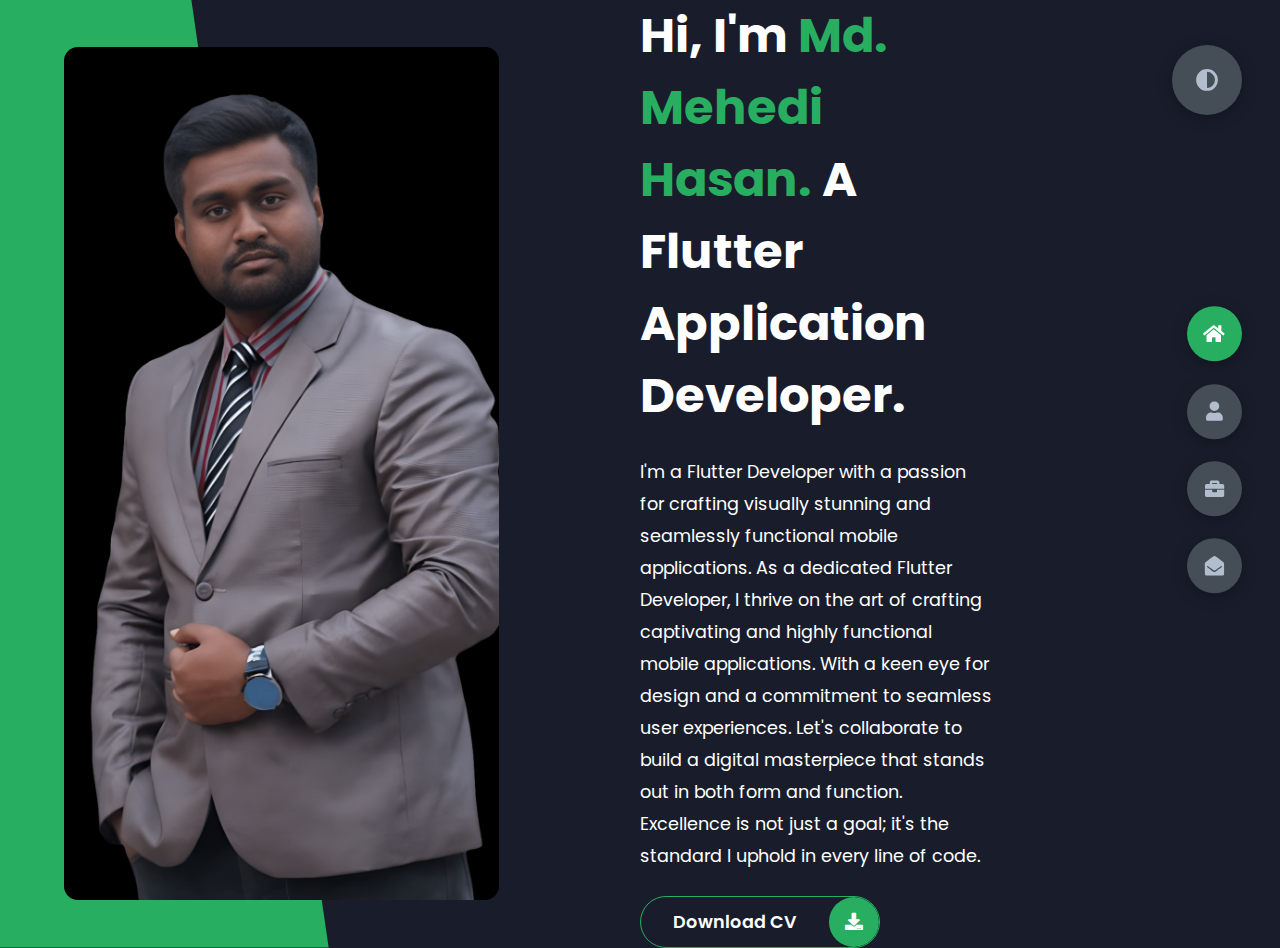
==== index.html @ 3fd7b9af "change new" ====
<!DOCTYPE html>
<html lang="en">
  <head>
    <meta charset="UTF-8" />
    <meta http-equiv="X-UA-Compatible" content="IE=edge" />
    <meta name="viewport" content="width=device-width, initial-scale=1.0" />
    <title>Portfolio</title>
    <link rel="stylesheet" href="styles/styles.css" />
    <link rel="preconnect" href="https://fonts.googleapis.com" />
    <link rel="preconnect" href="https://fonts.gstatic.com" crossorigin />
    <link
      rel="stylesheet"
      href="https://cdnjs.cloudflare.com/ajax/libs/font-awesome/5.15.4/css/all.min.css"
      integrity="sha512-1ycn6IcaQQ40/MKBW2W4Rhis/DbILU74C1vSrLJxCq57o941Ym01SwNsOMqvEBFlcgUa6xLiPY/NS5R+E6ztJQ=="
      crossorigin="anonymous"
      referrerpolicy="no-referrer"
    />
    <link
      href="https://fonts.googleapis.com/css2?family=Poppins:wght@400;500;600;700;800&display=swap"
      rel="stylesheet"
    />
  </head>
  <body class="main-content">
    <header class="container header active" id="home">
      <div class="header-content">
        <div class="left-header">
          <div class="h-shape"></div>
          <div class="image">
            <img src="img/hero.png" alt="" />
          </div>
        </div>
        <div class="right-header">
          <h1 class="name">
            Hi, I'm <span>Md. Mehedi Hasan.</span>
            A Flutter Application Developer.
          </h1>
          <p>
            I'm a Flutter Developer with a passion for crafting visually
            stunning and seamlessly functional mobile applications. As a
            dedicated Flutter Developer, I thrive on the art of crafting
            captivating and highly functional mobile applications. With a keen
            eye for design and a commitment to seamless user experiences. Let's
            collaborate to build a digital masterpiece that stands out in both
            form and function. Excellence is not just a goal; it's the standard
            I uphold in every line of code.
          </p>
          <div class="btn-con">
            <a
              href="cv/Md._Mehedi Hasan_Resume.pdf"
              target="_blank"
              class="main-btn"
            >
              <span class="btn-text">Download CV</span>
              <span class="btn-icon"><i class="fas fa-download"></i></span>
            </a>
          </div>
        </div>
      </div>
    </header>
    <main>
      <section class="container about" id="about">
        <div class="main-title">
          <h2>About <span>me</span><span class="bg-text">my stats</span></h2>
        </div>
        <div class="about-container">
          <div class="left-about">
            <h4>Information About me</h4>
            <p>
              I bring two years of Flutter development expertise, excelling as a
              Junior Mobile Application Developer at BDJOBS.COM. I've
              collaborated with Root Devs and Skoder Technologies. <br />
              <br />
              My passion for learning, adaptability, and strong work ethic
              defines me as a quick learner ready for new challenges. I'm
              confident that my commitment to professionalism and dedication
              would be a valuable asset to your team.
            </p>
            <div class="btn-con">
              <a
                href="cv/Md._Mehedi Hasan_Resume.pdf"
                target="_blank"
                class="main-btn"
              >
                <span class="btn-text">Download CV</span>
                <span class="btn-icon"><i class="fas fa-download"></i></span>
              </a>
            </div>
          </div>
          <div class="right-about">
            <div class="about-item">
              <div class="abt-text">
                <p class="large-text">650+</p>
                <p class="small-text">
                  Projects <br />
                  Completed
                </p>
              </div>
            </div>
            <div class="about-item">
              <div class="abt-text">
                <p class="large-text">10+</p>
                <p class="small-text">
                  Years of <br />
                  experience
                </p>
              </div>
            </div>
            <div class="about-item">
              <div class="abt-text">
                <p class="large-text">300+</p>
                <p class="small-text">
                  Happy <br />
                  Clients
                </p>
              </div>
            </div>
            <div class="about-item">
              <div class="abt-text">
                <p class="large-text">400+</p>
                <p class="small-text">
                  Customer <br />
                  reviews
                </p>
              </div>
            </div>
          </div>
        </div>
        <div class="about-stats">
          <h4 class="stat-title">My Skills</h4>
          <div class="progress-bars">
            <div class="progress-bar">
              <p class="prog-title">Dart</p>
              <div class="progress-con">
                <p class="prog-text">90%</p>
                <div class="progress">
                  <span class="html"></span>
                </div>
              </div>
            </div>
            <div class="progress-bar">
              <p class="prog-title">Flutter</p>
              <div class="progress-con">
                <p class="prog-text">90%</p>
                <div class="progress">
                  <span class="css"></span>
                </div>
              </div>
            </div>
            <div class="progress-bar">
              <p class="prog-title">Problem Solving</p>
              <div class="progress-con">
                <p class="prog-text">65%</p>
                <div class="progress">
                  <span class="js"></span>
                </div>
              </div>
            </div>
            <div class="progress-bar">
              <p class="prog-title">Figma Design</p>
              <div class="progress-con">
                <p class="prog-text">65%</p>
                <div class="progress">
                  <span class="react"></span>
                </div>
              </div>
            </div>
            <div class="progress-bar">
              <p class="prog-title">Python</p>
              <div class="progress-con">
                <p class="prog-text">50%</p>
                <div class="progress">
                  <span class="node"></span>
                </div>
              </div>
            </div>
            <div class="progress-bar">
              <p class="prog-title">Team Work</p>
              <div class="progress-con">
                <p class="prog-text">80%</p>
                <div class="progress">
                  <span class="python"></span>
                </div>
              </div>
            </div>
          </div>
        </div>
        <h4 class="stat-title">My Timeline</h4>
        <div class="timeline">
          <div class="timeline-item">
            <div class="tl-icon">
              <i class="fas fa-briefcase"></i>
            </div>
            <p class="tl-duration">Oct, 2022 - present</p>
            <h5>Jr. Mobile Application Developer<span> - BDJOBS.COM</span></h5>
            <p>
              I am working on the Bdjobs Employer application. This application
              is based on the job recruitment process. This application can sort
              qualified job seekers. I have experience working with Bloc state
              management, GetX and River pod state management, Dependencies
              Injection, Dio, Video player, Freezed (Code generator), Firebase
              messaging, Push notification, Local notification and so on.
            </p>
          </div>
          <div class="timeline-item">
            <div class="tl-icon">
              <i class="fas fa-briefcase"></i>
            </div>
            <p class="tl-duration">March, 2022 - Sept, 2022</p>
            <h5>Jr. Flutter Application Developer<span> - Root Devs</span></h5>
            <p>
              This company mainly work on sports-type application like football,
              cricket, basketball etc. Live streaming was available in the
              application. Can do live chat for premium users. As a state
              management, they used GetX state management. Worked on Google
              sign-in, One signal package for IOS push notification, In app
              purchase, Firebase auth, Unique Identifier, Device Info, and so
              on.
            </p>
          </div>
          <div class="timeline-item">
            <div class="tl-icon">
              <i class="fas fa-briefcase"></i>
            </div>
            <p class="tl-duration">Nov, 2021 - Feb, 2022</p>
            <h5>
              Flutter Application Developer<span> - Skoder Technologies</span>
            </h5>
            <p>
              Here did application design, and some API fetching work. After
              finishing my internship I worked on two applications. One is
              medical-related for both the patient and the doctor. In that
              application, I have worked on some parts of the application such
              as API fetching, video calling, push notification, In-app view,
              and some others. The second one is Haverty. And Video template
              editing basic work.
            </p>
          </div>
          <div class="timeline-item">
            <div class="tl-icon">
              <i class="fas fa-briefcase"></i>
            </div>
            <p class="tl-duration">Jun, 2021 - Oct, 2021</p>
            <h5>
              Flutter Application Developer(Intern)<span>
                - Skoder Technologies</span
              >
            </h5>
            <p>
              Medical application, Restaurant management, Haverty applications
              Figma design I had done and did UI design by Flutter and API call.
              Medical applications have both patient and doctor applications.
              Both application is already in the Google Play Store. Restaurant
              Management and Haverty applications just have design. I have
              worked on these three applications to develop.
            </p>
          </div>
        </div>
        <h4 class="stat-title">My Education History</h4>
        <div class="timeline">
          <div class="timeline-item">
            <div class="tl-icon">
              <i class="fas fa-briefcase"></i>
            </div>
            <p class="tl-duration">March, 2016 - March, 2020</p>
            <h5>
              BSc in Engineering<span>
                -
                <i
                  >Bangladesh Army University of Engineering & Technologies</i
                ></span
              >
            </h5>
            <p>CGPA: 3.20 out of 4.00</p>
          </div>
          <div class="timeline-item">
            <div class="tl-icon">
              <i class="fas fa-briefcase"></i>
            </div>
            <p class="tl-duration">2012 - 2014</p>
            <h5>
              Higher Secondary Certificate<span>
                - <i>Bogura Cantonment Public School & College</i></span
              >
            </h5>
            <p>GPA: 5.00 out of 5.00</p>
          </div>
          <div class="timeline-item">
            <div class="tl-icon">
              <i class="fas fa-briefcase"></i>
            </div>
            <p class="tl-duration">2010 - 2012</p>
            <h5>
              Secondary School Certificate<span>
                - <i>Bogura Cantonment Public School & College</i></span
              >
            </h5>
            <p>GPA: 5.00 out of 5.00</p>
          </div>
        </div>
      </section>
      <section class="container" id="portfolio">
        <div class="main-title">
          <h2>My <span>Portfolio</span><span class="bg-text">My Work</span></h2>
        </div>
        <p class="port-text">
          As an accomplished professional, I've had the privilege of contributing to a diverse range of projects, each characterized by my commitment to delivering solutions that exceed client expectations.
        </p>
        <div class="portfolios">
          <div class="portfolio-item">
            <div class="image">
              <img src="img/employeer_app.png" alt="" />
            </div>
            <div class="hover-items">
              <h3>Bdjobs Employeer</h3>
              <div class="icons">
                <a href="https://play.google.com/store/apps/details?id=com.bdjobs.recruiter&hl=en&gl=US" target='_blank' class="icon">
                  <i class="fab fa-google-play"></i>
                </a>
                <a href="#" class="icon" onclick="openPopup('img/employeer_app.png')">
                  <i class="fa fa-eye"></i>
                </a>
              </div>
            </div>
          </div>
          <div class="portfolio-item">
            <div class="image">
              <img src="img/reserveit.jpg" alt="" />
            </div>
            <div class="hover-items">
              <h3>Reserve IT</h3>
              <div class="icons">
                <a href="https://github.com/Mehedihasan177/restaurant_app.git" target='_blank' class="icon">
                  <i class="fab fa-github"></i>
                </a>
                <a href="#" class="icon" onclick="openPopup('img/reserveit.jpg')">
                  <i class="fa fa-eye"></i>
                </a>
              </div>
            </div>
          </div>
          <div class="portfolio-item">
            <div class="image">
              <img src="img/mediair_pro.png" alt="" />
            </div>
            <div class="hover-items">
              <h3>Mediaid Pro</h3>
              <div class="icons">
                <a href="https://github.com/Mehedihasan177/mediaid_pro.git" target='_blank' class="icon">
                  <i class="fab fa-github"></i>
                </a>
                <a href="#" class="icon" onclick="openPopup('img/mediair_pro.png')">
                  <i class="fa fa-eye"></i>
                </a>
              </div>
            </div>
          </div>
          <div class="portfolio-item">
            <div class="image">
              <img src="img/sports.png" alt="" />
            </div>
            <div class="hover-items">
              <h3>Football Fans TV</h3>
              <div class="icons">
                <a href="https://github.com/Mehedihasan177/football_fans_tv.git" target = '_blank' class="icon">
                  <i class="fab fa-github"></i>
                </a>
                <a href="#" class="icon" onclick="openPopup('img/sports.png')">
                  <i class="fa fa-eye"></i>
                </a>
              </div>
            </div>
          </div>
          <div class="portfolio-item">
            <div class="image">
              <img src="img/doctor_mediaid.png" alt="" />
            </div>
            <div class="hover-items">
              <h3>Doctor Mediaid</h3>
              <div class="icons">
                <a href="https://github.com/Mehedihasan177/doctor_Mediaid.git" target = '_blank' class="icon">
                  <i class="fab fa-github"></i>
                </a>
                <a href="#" class="icon" onclick="openPopup('img/doctor_mediaid.png')">
                  <i class="fa fa-eye"></i>
                </a>
              </div>
            </div>
          </div>
        </div>
        <div id="popup" class="popup-container">
          <span class="close-btn" onclick="closePopup()">&times;</span>
          <img id="popupImage" src="" alt="Popup Image" style="max-width: 150%; max-height: 200%;">
        </div>
        
        <script src="popup.js"></script>
          
        </script>
      </section>
      <!-- <section class="container" id="blogs">
        <div class="blogs-content">
          <div class="main-title">
            <h2>My <span>Blogs</span><span class="bg-text">My Blogs</span></h2>
          </div>
          <div class="blogs">
            <div class="blog">
              <img src="img/port6.jpg" alt="" />
              <div class="blog-text">
                <h4>How to Create Your Own Website</h4>
                <p>
                  Lorem ipsum dolor sit, amet consectetur adipisicing elit.
                  Doloribus natus voluptas, eos obcaecati recusandae amet?
                </p>
              </div>
            </div>
            <div class="blog">
              <img src="img/blog1.jpg" alt="" />
              <div class="blog-text">
                <h4>How to Become an Expert in Web Design</h4>
                <p>
                  Lorem ipsum dolor sit, amet consectetur adipisicing elit.
                  Doloribus natus voluptas, eos obcaecati recusandae amet?
                </p>
              </div>
            </div>
            <div class="blog">
              <img src="img/blog2.jpg" alt="" />
              <div class="blog-text">
                <h4>Become a Web Designer in 10 Days</h4>
                <p>
                  Lorem ipsum dolor sit, amet consectetur adipisicing elit.
                  Doloribus natus voluptas, eos obcaecati recusandae amet?
                </p>
              </div>
            </div>
            <div class="blog">
              <img src="img/blog3.jpg" alt="" />
              <div class="blog-text">
                <h4>Debbuging made easy with Web Inspector</h4>
                <p>
                  Lorem ipsum dolor sit, amet consectetur adipisicing elit.
                  Doloribus natus voluptas, eos obcaecati recusandae amet?
                </p>
              </div>
            </div>
            <div class="blog">
              <img src="img/port1.jpg" alt="" />
              <div class="blog-text">
                <h4>Get started with Web Design and UI Design</h4>
                <p>
                  Lorem ipsum dolor sit, amet consectetur adipisicing elit.
                  Doloribus natus voluptas, eos obcaecati recusandae amet?
                </p>
              </div>
            </div>
            <div class="blog">
              <img src="img/port3.jpg" alt="" />
              <div class="blog-text">
                <h4>This is what you need to know about Web Design</h4>
                <p>
                  Lorem ipsum dolor sit, amet consectetur adipisicing elit.
                  Doloribus natus voluptas, eos obcaecati recusandae amet?
                </p>
              </div>
            </div>
          </div>
        </div>
      </section>-->
      <section class="container contact" id="contact">
        <div class="contact-container">
          <div class="main-title">
            <h2>Contact <span>Me</span><span class="bg-text">Contact</span></h2>
          </div>
          <div class="contact-content-con">
            <div class="left-contact">
              <h4>Contact me here</h4>
              <p>
                Passionate developer with a knack for turning code into creative and efficient solutions, dedicated to crafting exceptional digital experiences.
              </p>
              <div class="contact-info">
                <div class="contact-item">
                  <div class="icon">
                    <i class="fas fa-map-marker-alt"></i>
                    <span>Location</span>
                  </div>
                  <p>: Paschim Matikata, 18/6A House, United Tower, Dhaka Cantonment</p>
                </div>
                <div class="contact-item">
                  <div class="icon">
                    <i class="fas fa-envelope"></i>
                    <span>Email</span>
                  </div>
                  <p>
                    <span>: mdmehedihasan4051@gmail.com</span>
                  </p>
                </div>
                <div class="contact-item">
                  <div class="icon">
                    <i class="fas fa-user-graduate"></i>
                    <span>Education</span>
                  </div>
                  <p>
                    <span>: Bangladesh Army University of Engineering & Technology</span>
                  </p>
                </div>
                <div class="contact-item">
                  <div class="icon">
                    <i class="fas fa-user-graduate"></i>
                    <span>Mobile Number</span>
                  </div>
                  <p>
                    <span>: 01877286284</span>
                  </p>
                </div>
                <div class="contact-item">
                  <div class="icon">
                    <i class="fas fa-globe-africa"></i>
                    <span>Languages</span>
                  </div>
                  <p>
                    <span>: Bengali, English</span>
                  </p>
                </div>
              </div>
              <div class="contact-icons">
                <div class="contact-icon">
                  <a href="https://www.facebook.com/md.mehedihasannn" target="_blank">
                    <i class="fab fa-facebook-f"></i>
                  </a>
                  <a href="mdmehedihasan4051@outlook.com" target="_blank">
                    <i class="fab fa-skype"></i>
                  </a>
                  <a href="https://github.com/Mehedihasan177" target="_blank">
                    <i class="fab fa-github"></i>
                  </a>
                  <a href="https://www.linkedin.com/in/mehedihasanmehedi" target="_blank">
                    <i class="fab fa-linkedin"></i>
                  </a>
                </div>
              </div>
            </div>
            <!--
              <div class="right-contact">
              <form action="" class="contact-form">
                <div class="input-control i-c-2">
                  <input type="text" required placeholder="YOUR NAME" />
                  <input type="email" required placeholder="YOUR EMAIL" />
                </div>
                <div class="input-control">
                  <input type="text" required placeholder="ENTER SUBJECT" />
                </div>
                <div class="input-control">
                  <textarea
                    name=""
                    id=""
                    cols="15"
                    rows="8"
                    placeholder="Message Here..."
                  ></textarea>
                </div>
                <div class="submit-btn">
                 <a
              href="cv/Md._Mehedi Hasan_Resume.pdf"
              target="_blank"
              class="main-btn"
            >
              <span class="btn-text">Download CV</span>
              <span class="btn-icon"><i class="fas fa-download"></i></span>
            </a>
                </div>
              </form>
            </div>
            -->
          </div>
        </div>
      </section>
    </main>

    <div class="controls">
      <div class="control active-btn" data-id="home">
        <i class="fas fa-home"></i>
      </div>
      <div class="control" data-id="about">
        <i class="fas fa-user"></i>
      </div>
      <div class="control" data-id="portfolio">
        <i class="fas fa-briefcase"></i>
      </div>
      
      <div class="control" data-id="contact">
        <i class="fas fa-envelope-open"></i>
      </div>
    </div>
    <div class="theme-btn">
      <i class="fas fa-adjust"></i>
    </div>
    <script src="app.js"></script>
  </body>
</html>
---- styles/styles.css ----
* {
  margin: 0;
  padding: 0;
  box-sizing: border-box;
  list-style: none;
}

:root {
  --color-primary: #191d2b;
  --color-secondary: #27AE60;
  --color-white: #FFFFFF;
  --color-black: #000;
  --color-grey0: #f8f8f8;
  --color-grey-1: #dbe1e8;
  --color-grey-2: #b2becd;
  --color-grey-3: #6c7983;
  --color-grey-4: #454e56;
  --color-grey-5: #2a2e35;
  --color-grey-6: #12181b;
  --br-sm-2: 14px;
  --box-shadow-1: 0 3px 15px rgba(0,0,0,.3);
}

.light-mode {
  --color-primary: #FFFFFF;
  --color-secondary: #F56692;
  --color-white: #454e56;
  --color-black: #000;
  --color-grey0: #f8f8f8;
  --color-grey-1: #6c7983;
  --color-grey-2: #6c7983;
  --color-grey-3: #6c7983;
  --color-grey-4: #454e56;
  --color-grey-5: #f8f8f8;
  --color-grey-6: #12181b;
}

body {
  background-color: var(--color-primary);
  font-family: "Poppins", sans-serif;
  font-size: 1.1rem;
  color: var(--color-white);
  transition: all 0.4s ease-in-out;
}

a {
  display: inline-block;
  text-decoration: none;
  color: inherit;
  font-family: inherit;
}

header {
  min-height: 100vh;
  color: var(--color-white);
  overflow: hidden;
  padding: 0 !important;
}

section {
  min-height: 100vh;
  width: 100%;
  position: absolute;
  left: 0;
  top: 0;
  padding: 3rem 18rem;
}

.container {
  display: none;
  transform: translateY(-100%) scale(0);
  transition: all 0.4s ease-in-out;
  background-color: var(--color-primary);
}

.active {
  display: block;
  animation: appear 1s ease-in-out;
  transform: translateY(0) scaleY(1);
}
@keyframes appear {
  0% {
    transform: translateY(-100%) scaleY(0);
  }
  100% {
    transform: translateY(0) scaleY(1);
  }
}

.controls {
  position: fixed;
  z-index: 10;
  top: 50%;
  right: 3%;
  display: flex;
  flex-direction: column;
  align-items: center;
  justify-content: center;
  transform: translateY(-50%);
}
.controls .control {
  padding: 1rem;
  cursor: pointer;
  background-color: var(--color-grey-4);
  width: 55px;
  height: 55px;
  border-radius: 50%;
  display: flex;
  justify-content: center;
  align-items: center;
  margin: 0.7rem 0;
  box-shadow: var(--box-shadow-1);
}
.controls .control i {
  font-size: 1.2rem;
  color: var(--color-grey-2);
  pointer-events: none;
}
.controls .active-btn {
  background-color: var(--color-secondary);
  transition: all 0.4s ease-in-out;
}
.controls .active-btn i {
  color: var(--color-white);
}

.theme-btn {
  top: 5%;
  right: 3%;
  width: 70px;
  height: 70px;
  border-radius: 50%;
  background-color: var(--color-grey-4);
  cursor: pointer;
  position: fixed;
  display: flex;
  justify-content: center;
  align-items: center;
  box-shadow: 0 3px 15px rgba(0, 0, 0, 0.3);
  transition: all 0.1s ease-in-out;
}
.theme-btn:active {
  transform: translateY(-3px);
}
.theme-btn i {
  font-size: 1.4rem;
  color: var(--color-grey-2);
  pointer-events: none;
}

/*Header-content*/
.header-content {
  display: grid;
  grid-template-columns: repeat(2, 1fr);
  min-height: 100vh;
}
.header-content .left-header {
  display: flex;
  align-items: center;
  position: relative;
}
.header-content .left-header .h-shape {
  transition: all 0.4s ease-in-out;
  width: 65%;
  height: 100%;
  background-color: var(--color-secondary);
  position: absolute;
  left: 0;
  top: 0;
  z-index: -1;
  clip-path: polygon(0 0, 46% 0, 79% 100%, 0% 100%);
}
.header-content .left-header .image {
  border-radius: var(--br-sm-2);
  height: 90%;
  width: 68%;
  margin-left: 4rem;
  background-color: var(--color-black);
  transition: all 0.4s ease-in-out;
}
.header-content .left-header .image img {
  width: 100%;
  height: 100%;
  object-fit: cover;
  transition: all 0.4s ease-in-out;
  /* filter: grayscale(100%); */
}
.header-content .left-header .image img:hover {
  filter: grayscale(0);
}
.header-content .right-header {
  display: flex;
  flex-direction: column;
  justify-content: center;
  padding-right: 18rem;
}
.header-content .right-header .name {
  font-size: 3rem;
}
.header-content .right-header .name span {
  color: var(--color-secondary);
}
.header-content .right-header p {
  margin: 1.5rem 0;
  line-height: 2rem;
}

/*About*/
.about-container {
  display: grid;
  grid-template-columns: repeat(2, 1fr);
  padding-top: 3.5rem;
  padding-bottom: 5rem;
}
.about-container .right-about {
  display: grid;
  grid-template-columns: repeat(2, 1fr);
  grid-gap: 2rem;
}
.about-container .right-about .about-item {
  border: 1px solid var(--color-grey-5);
  border-radius: 5px;
  transition: all 0.4s ease-in-out;
  box-shadow: 1px 2px 15px rgba(0, 0, 0, 0.1);
}
.about-container .right-about .about-item:hover {
  cursor: default;
  transform: translateY(-5px);
  border: 1px solid var(--color-secondary);
  box-shadow: 1px 4px 15px rgba(0, 0, 0, 0.32);
}
.about-container .right-about .about-item .abt-text {
  padding: 1.5rem;
  display: flex;
  flex-direction: column;
}
.about-container .right-about .about-item .abt-text .large-text {
  font-size: 3rem;
  font-weight: 700;
  color: var(--color-secondary);
}
.about-container .right-about .about-item .abt-text .small-text {
  padding-left: 3rem;
  position: relative;
  text-transform: uppercase;
  font-size: 1.2rem;
  color: var(--color-grey-1);
  letter-spacing: 2px;
}
.about-container .right-about .about-item .abt-text .small-text::before {
  content: "";
  position: absolute;
  left: 0;
  top: 15px;
  width: 2rem;
  height: 2px;
  background-color: var(--color-grey-5);
}
.about-container .left-about {
  padding-right: 5rem;
}
.about-container .left-about p {
  line-height: 2rem;
  padding: 1rem;
  color: var(--color-grey-1);
}
.about-container .left-about h4 {
  font-size: 2rem;
  text-transform: uppercase;
}

.about-stats {
  padding-bottom: 4rem;
}
.about-stats .progress-bars {
  display: grid;
  grid-template-columns: repeat(2, 1fr);
  grid-gap: 2rem;
}
.about-stats .progress-bars .progress-bar {
  display: flex;
  flex-direction: column;
}
.about-stats .progress-bars .progress-bar .prog-title {
  text-transform: uppercase;
  font-weight: 500;
}
.about-stats .progress-bars .progress-bar .progress-con {
  display: flex;
  align-items: center;
}
.about-stats .progress-bars .progress-bar .progress-con .prog-text {
  color: var(--color-grey-2);
}
.about-stats .progress-bars .progress-bar .progress-con .progress {
  width: 100%;
  height: 0.45rem;
  background-color: var(--color-grey-4);
  margin-left: 1rem;
  position: relative;
}
.about-stats .progress-bars .progress-bar .progress-con .progress span {
  position: absolute;
  top: 0;
  left: 0;
  height: 100%;
  background-color: var(--color-secondary);
  transition: all 0.4s ease-in-out;
  width: 60%;
}
.about-stats .progress-bars .progress-bar .progress-con .progress .html {
  width: 80%;
}
.about-stats .progress-bars .progress-bar .progress-con .progress .css {
  width: 95%;
}
.about-stats .progress-bars .progress-bar .progress-con .progress .js {
  width: 75%;
}
.about-stats .progress-bars .progress-bar .progress-con .progress .react {
  width: 60%;
}
.about-stats .progress-bars .progress-bar .progress-con .progress .node {
  width: 87%;
}
.about-stats .progress-bars .progress-bar .progress-con .progress .python {
  width: 70%;
}

.stat-title {
  text-transform: uppercase;
  font-size: 1.4rem;
  text-align: center;
  padding: 3.5rem 0;
  position: relative;
}
.stat-title::before {
  content: "";
  position: absolute;
  left: 50%;
  top: 0;
  width: 40%;
  height: 1px;
  background-color: var(--color-grey-5);
  transform: translateX(-50%);
}

/*Timeline*/
.timeline {
  display: grid;
  grid-template-columns: repeat(2, 1fr);
  grid-gap: 2rem;
  padding-bottom: 3rem;
}
.timeline .timeline-item {
  position: relative;
  padding-left: 3rem;
  border-left: 1px solid var(--color-grey-5);
}
.timeline .timeline-item .tl-icon {
  position: absolute;
  left: -27px;
  top: 0;
  background-color: var(--color-secondary);
  width: 50px;
  height: 50px;
  border-radius: 50%;
  display: flex;
  align-items: center;
  justify-content: center;
}
.timeline .timeline-item .tl-icon i {
  font-size: 1.3rem;
}
.timeline .timeline-item .tl-duration {
  padding: 0.2rem 0.6rem;
  background-color: var(--color-grey-5);
  border-radius: 15px;
  display: inline-block;
  font-size: 0.8rem;
  text-transform: uppercase;
  font-weight: 500;
}
.timeline .timeline-item h5 {
  padding: 1rem 0;
  text-transform: uppercase;
  font-size: 1.3rem;
  font-weight: 600;
}
.timeline .timeline-item h5 span {
  color: var(--color-grey-2);
  font-weight: 500;
  font-size: 1.2rem;
}
.timeline .timeline-item p {
  color: var(--color-grey-2);
}

.port-text {
  padding: 2rem 0;
  text-align: center;
}

.portfolios {
  display: grid;
  grid-template-columns: repeat(3, 1fr);
  grid-gap: 2rem;
  margin-top: 3rem;
}
.portfolios .portfolio-item {
  position: relative;
  border-radius: 15px;
}
.portfolios .portfolio-item img {
  width: 100%;
  height: 300px;
  object-fit: cover;
  border-radius: 15px;
}
.portfolios .portfolio-item .hover-items {
  width: 100%;
  height: 100%;
  background-color: var(--color-secondary);
  position: absolute;
  left: 0;
  top: 0;
  border-radius: 15px;
  display: flex;
  justify-content: center;
  align-items: center;
  flex-direction: column;
  opacity: 0;
  transform: scale(0);
  transition: all 0.4s ease-in-out;
}
.portfolios .portfolio-item .hover-items h3 {
  font-size: 1.5rem;
  color: var(--color-white);
  margin-bottom: 1.5rem;
}
.portfolios .portfolio-item .hover-items .icons {
  display: flex;
  justify-content: center;
  align-items: center;
}
.portfolios .portfolio-item .hover-items .icons .icon {
  background-color: var(--color-primary);
  border-radius: 50%;
  width: 50px;
  height: 50px;
  display: flex;
  align-items: center;
  justify-content: center;
  margin: 0 1rem;
  cursor: pointer;
  transition: all 0.4s ease-in-out;
}
.portfolios .portfolio-item .hover-items .icons .icon i {
  font-size: 1.5rem;
  color: var(--color-white);
  margin: 0 1rem;
}
.portfolios .portfolio-item .hover-items .icons .icon:hover {
  background-color: var(--color-white);
}
.portfolios .portfolio-item .hover-items .icons .icon:hover i {
  color: var(--color-primary);
}

.portfolio-item:hover .hover-items {
  opacity: 1;
  transform: scale(1);
}

.blogs {
  display: grid;
  grid-template-columns: repeat(3, 1fr);
  grid-gap: 2rem;
  margin-top: 3rem;
}
.blogs .blog {
  position: relative;
  background-color: var(--color-grey-5);
  border-radius: 5px;
  box-shadow: 1px 1px 20px rgba(0, 0, 0, 0.1);
  transition: all 0.4s ease-in-out;
}
.blogs .blog:hover {
  box-shadow: 1px 1px 20px rgba(0, 0, 0, 0.3);
  transform: translateY(-5px);
  transition: all 0.4s ease-in-out;
}
.blogs .blog:hover img {
  filter: grayscale(0);
  transform: scale(1.1);
  box-shadow: 0px 4px 15px rgba(0, 0, 0, 0.8);
}
/* Style for the popup container */
.popup-container {
  display: none;
  position: fixed;
  top: 30%;
  left: 20%;
  right: 20%;
  transform: translate(-30%, -30%);
  /* background-color: #fff; */
  padding: 20px;
  box-shadow: 0 0 10px rgba(0, 0, 0, 0.3);
  /* z-index: 1000; */
}

/* Style for the close button */
.close-btn {
  position: absolute;
  top: 20px;
  left: 40px; /* Set to 0 for most right side corner */
  cursor: pointer;
  color: red;
  size: 30px;
  font-size: 24px;
}


.blogs .blog img {
  width: 100%;
  height: 300px;
  object-fit: cover;
  filter: grayscale(100%);
  border-top-left-radius: 5px;
  border-top-right-radius: 5px;
  transition: all 0.4s ease-in-out;
}
.blogs .blog .blog-text {
  margin-top: -7px;
  padding: 1.1rem;
  border-top: 8px solid var(--color-secondary);
}
.blogs .blog .blog-text h4 {
  font-size: 1.5rem;
  margin-bottom: 0.7rem;
  transition: all 0.4s ease-in-out;
  cursor: pointer;
}
.blogs .blog .blog-text h4:hover {
  color: var(--color-secondary);
}
.blogs .blog .blog-text p {
  color: var(--color-grey-2);
  line-height: 2rem;
  padding-bottom: 1rem;
}

.contact-content-con {
  display: flex;
  padding-top: 3.5rem;
}
.contact-content-con .left-contact {
  flex: 2;
}
.contact-content-con .left-contact h4 {
  margin-top: 1rem;
  font-size: 2rem;
  text-transform: uppercase;
}
.contact-content-con .left-contact p {
  margin: 1rem 0;
  line-height: 2rem;
}
.contact-content-con .left-contact .contact-info .contact-item {
  display: flex;
  align-items: center;
  justify-content: space-between;
}
.contact-content-con .left-contact .contact-info .contact-item p {
  margin: 0.3rem 0 !important;
  padding: 0 !important;
}
.contact-content-con .left-contact .contact-info .contact-item .icon {
  display: grid;
  grid-template-columns: 40px 1fr;
}
.contact-content-con .left-contact .contact-info .contact-item .icon i {
  display: flex;
  align-items: center;
  font-size: 1.3rem;
}
.contact-content-con .left-contact .contact-icon {
  display: flex;
  margin-top: 2rem;
}
.contact-content-con .left-contact .contact-icon a {
  display: flex;
  align-items: center;
  color: var(--color-white);
  background-color: var(--color-grey-5);
  cursor: pointer;
  justify-content: center;
  width: 50px;
  height: 50px;
  border-radius: 50%;
  margin: 0 0.4rem;
  transition: all 0.4s ease-in-out;
}
.contact-content-con .left-contact .contact-icon a:hover {
  background-color: var(--color-secondary);
}
.contact-content-con .left-contact .contact-icon a:hover i {
  color: var(--color-primary);
}
.contact-content-con .left-contact .contact-icon a i {
  display: flex;
  align-items: center;
  justify-content: center;
  font-size: 1.3rem;
}
.contact-content-con .right-contact {
  flex: 3;
  margin-left: 3rem;
}
.contact-content-con .right-contact .input-control {
  margin: 1.5rem 0;
}
.contact-content-con .right-contact .input-control input, .contact-content-con .right-contact .input-control textarea {
  border-radius: 30px;
  font-weight: inherit;
  font-size: inherit;
  font-family: inherit;
  padding: 0.8rem 1.1rem;
  outline: none;
  border: none;
  background-color: var(--color-grey-5);
  width: 100%;
  color: var(--color-white);
  resize: none;
}
.contact-content-con .right-contact .i-c-2 {
  display: flex;
}
.contact-content-con .right-contact .i-c-2 :last-child {
  margin-left: 1.5rem;
}
.contact-content-con .right-contact .submit-btn {
  display: flex;
  justify-content: flex-start;
}

/*Independed components*/
.btn-con {
  display: flex;
  align-self: flex-start;
}

.main-btn {
  border-radius: 30px;
  color: inherit;
  font-weight: 600;
  position: relative;
  border: 1px solid var(--color-secondary);
  display: flex;
  align-self: flex-start;
  align-items: center;
  overflow: hidden;
}
.main-btn .btn-text {
  padding: 0 2rem;
}
.main-btn .btn-icon {
  background-color: var(--color-secondary);
  display: flex;
  align-items: center;
  justify-content: center;
  border-radius: 50%;
  padding: 1rem;
}
.main-btn::before {
  content: "";
  position: absolute;
  top: 0;
  right: 0;
  transform: translateX(100%);
  transition: all 0.4s ease-out;
  z-index: -1;
}
.main-btn:hover {
  transition: all 0.4s ease-out;
}
.main-btn:hover::before {
  width: 100%;
  height: 100%;
  background-color: var(--color-secondary);
  transform: translateX(0);
  transition: all 0.4s ease-out;
}

.main-title {
  text-align: center;
}
.main-title h2 {
  position: relative;
  text-transform: uppercase;
  font-size: 4rem;
  font-weight: 700;
}
.main-title h2 span {
  color: var(--color-secondary);
}
.main-title h2 .bg-text {
  position: absolute;
  top: 50%;
  left: 50%;
  color: var(--color-grey-5);
  transition: all 0.4s ease-in-out;
  z-index: -1;
  transform: translate(-50%, -50%);
  font-weight: 800;
  font-size: 6.3rem;
}

.about-container .left-about p {
  padding-left: 0;
}

@media screen and (max-width: 600px) {
  header {
    padding: 0 !important;
  }

  .theme-btn {
    width: 50px;
    height: 50px;
  }

  .header-content {
    grid-template-columns: repeat(1, 1fr);
    padding-bottom: 6rem;
  }

  .left-header .h-shape {
    display: none;
  }

  .right-header {
    grid-row: 1;
    padding-right: 0rem !important;
    width: 90%;
    margin: 0 auto;
  }
  .right-header .name {
    font-size: 2.5rem !important;
    text-align: center;
    padding-top: 3rem;
  }

  .header-content .left-header .image {
    margin: 0 auto;
    width: 90%;
  }

  .controls {
    top: auto;
    bottom: 0;
    flex-direction: row;
    justify-content: center;
    left: 50%;
    transform: translateX(-50%);
    width: 100%;
    background-color: var(--color-grey-5);
  }
  .controls .control {
    margin: 1rem 0.3rem;
  }

  .about-container {
    grid-template-columns: repeat(1, 1fr);
  }
  .about-container .right-about {
    grid-template-columns: repeat(1, 1fr);
    padding-top: 2.5rem;
  }
  .about-container .left-about {
    padding-right: 0;
  }
  .about-container .left-about p {
    padding-left: 0;
  }

  .timeline {
    grid-template-columns: repeat(1, 1fr);
    padding-bottom: 6rem;
  }

  .container {
    padding: 2rem 2.5rem !important;
  }

  .about-stats .progress-bars {
    grid-template-columns: repeat(1, 1fr);
  }

  .portfolios {
    grid-template-columns: repeat(1, 1fr);
    padding-bottom: 6rem;
    margin-top: 1rem;
  }

  .blogs {
    grid-template-columns: repeat(1, 1fr);
    padding-bottom: 6rem;
  }

  .contact-content-con {
    flex-direction: column;
  }
  .contact-content-con .right-contact {
    margin-left: 0;
    margin-top: 2.5rem;
  }

  .contact-content-con .right-contact .i-c-2 {
    flex-direction: column;
  }

  .contact-content-con .right-contact .i-c-2 :last-child {
    margin-left: 0;
    margin-top: 1.5rem;
  }

  .contact-content-con .right-contact {
    margin-bottom: 6rem;
  }

  .contact-item {
    flex-direction: column;
    margin: 1rem 0;
  }
  .contact-item p {
    font-size: 15px;
    color: var(--color-grey-2);
  }
  .contact-item span {
    font-size: 15px;
  }
  .contact-item .icon {
    grid-template-columns: 25px 1fr;
  }

  .main-title h2 {
    font-size: 2rem;
  }
  .main-title h2 span {
    font-size: 2.3rem;
  }
  .main-title h2 .bg-text {
    font-size: 2.3rem;
  }
}
@media screen and (max-width: 1432px) {
  .container {
    padding: 7rem 11rem;
  }

  .contact-content-con {
    flex-direction: column;
  }
  .contact-content-con .right-contact {
    margin-left: 0;
    margin-top: 2.5rem;
  }

  .contact-content-con .right-contact .i-c-2 {
    flex-direction: column;
  }

  .contact-content-con .right-contact .i-c-2 :last-child {
    margin-left: 0;
    margin-top: 1.5rem;
  }

  .contact-content-con .right-contact {
    margin-bottom: 6rem;
  }

  .main-title h2 .bg-text {
    font-size: 5.5rem;
  }
}
@media screen and (max-width: 1250px) {
  .blogs {
    grid-template-columns: repeat(2, 1fr);
    margin-top: 6rem;
  }

  .portfolios {
    grid-template-columns: repeat(2, 1fr);
  }

  .header-content .right-header {
    padding-right: 9rem;
  }
}
@media screen and (max-width: 660px) {
  .blogs {
    grid-template-columns: repeat(1, 1fr);
  }

  .portfolios {
    grid-template-columns: repeat(1, 1fr);
  }
}
@media screen and (max-width: 1070px) {
  .about-container {
    grid-template-columns: repeat(1, 1fr);
  }
  .about-container .right-about {
    padding-top: 2.5rem;
  }

  .main-title h2 {
    font-size: 4rem;
  }
  .main-title h2 span {
    font-size: 4rem;
  }
  .main-title h2 .bg-text {
    font-size: 4.5rem;
  }
}
@media screen and (max-width: 970px) {
  .container {
    padding: 7rem 6rem;
  }

  .about-container .left-about {
    padding-right: 0rem;
  }

  .header-content {
    grid-template-columns: repeat(1, 1fr);
    padding-bottom: 6rem;
  }

  .left-header .h-shape {
    display: none;
  }
  .left-header .image {
    width: 90% !important;
    margin: 0 auto !important;
  }

  .right-header {
    grid-row: 1;
    padding-right: 0rem !important;
    width: 90%;
    margin: 0 auto;
  }
  .right-header .name {
    font-size: 2.5rem !important;
    text-align: center;
    padding-top: 3rem;
  }
}
@media screen and (max-width: 700px) {
  .container {
    padding: 7rem 3rem;
  }

  .about-stats .progress-bars {
    grid-template-columns: repeat(1, 1fr);
  }

  .about-container .right-about {
    grid-template-columns: repeat(1, 1fr);
  }

  .timeline {
    grid-template-columns: repeat(1, 1fr);
  }

  .main-title h2 {
    font-size: 3rem;
  }
  .main-title h2 span {
    font-size: 3rem;
  }
  .main-title h2 .bg-text {
    font-size: 4rem;
  }
}

/*# sourceMappingURL=styles.css.map */
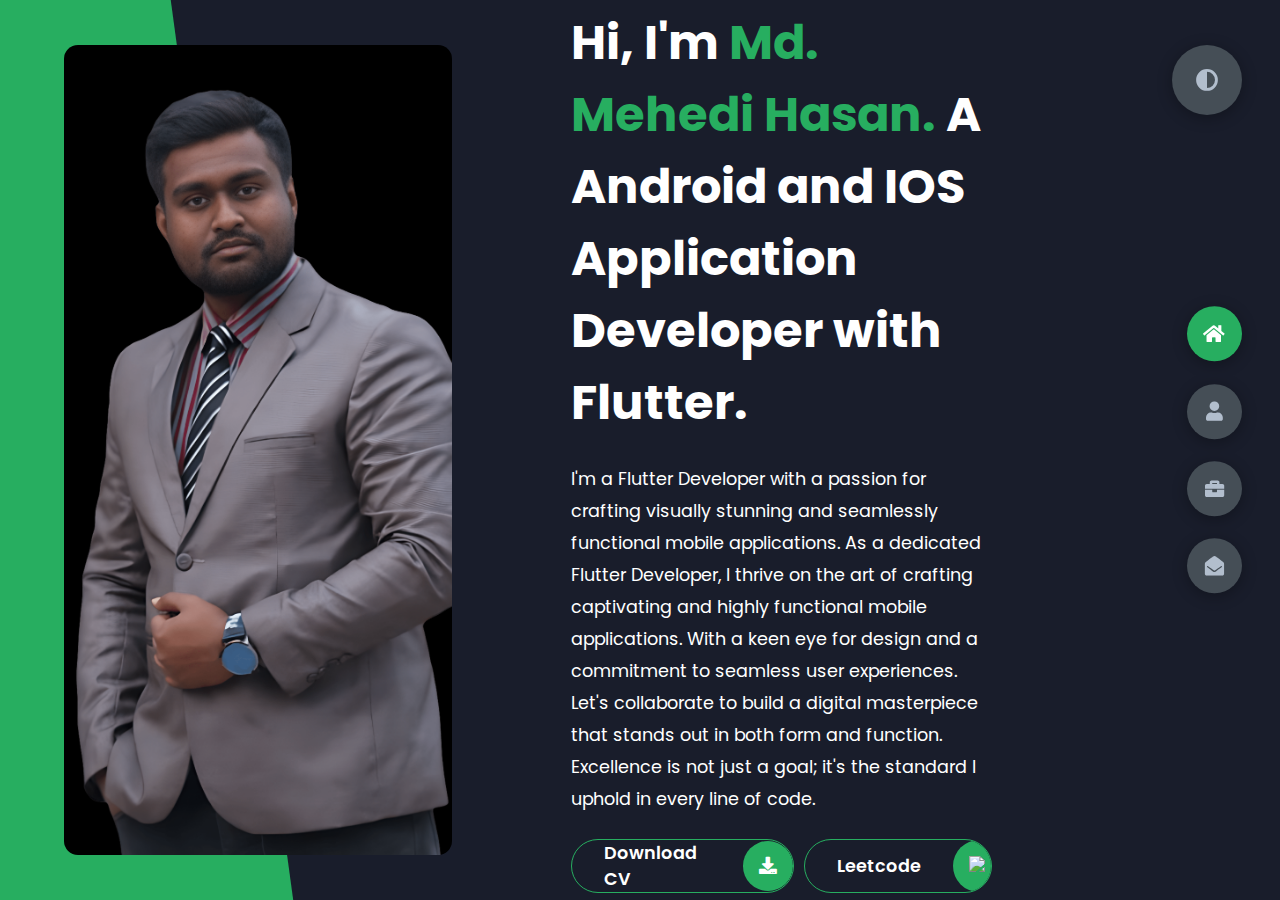
==== commit bce6288e: "done" ====
--- a/index.html
+++ b/index.html
@@ -32,7 +32,7 @@
         <div class="right-header">
           <h1 class="name">
             Hi, I'm <span>Md. Mehedi Hasan.</span>
-            A Flutter Application Developer.
+            A Android and IOS Application Developer with Flutter.
           </h1>
           <p>
             I'm a Flutter Developer with a passion for crafting visually
@@ -44,16 +44,19 @@
             form and function. Excellence is not just a goal; it's the standard
             I uphold in every line of code.
           </p>
-          <div class="btn-con">
-            <a
-              href="cv/Md._Mehedi Hasan_Resume.pdf"
-              target="_blank"
-              class="main-btn"
-            >
+          <div class="btn-row" style="display: flex; gap: 10px; align-items: center;">
+            <!-- Button 1 -->
+            <a href="cv/Md._Mehedi Hasan_Resume.pdf" target="_blank" class="main-btn">
               <span class="btn-text">Download CV</span>
               <span class="btn-icon"><i class="fas fa-download"></i></span>
             </a>
-          </div>
+            <!-- Button 2 -->
+            <a href="https://leetcode.com/mehedihasan177/" target="_blank" class="main-btn">
+              <span class="btn-text">Leetcode</span>
+              <span class="btn-icon"><img src="images/leetcode.png" alt="My Works" style="height: 20px; width: 20px;"></span>
+            </a>
+          </div>
+          
         </div>
       </div>
     </header>
@@ -89,7 +92,7 @@
           <div class="right-about">
             <div class="about-item">
               <div class="abt-text">
-                <p class="large-text">650+</p>
+                <p class="large-text">15+</p>
                 <p class="small-text">
                   Projects <br />
                   Completed
@@ -98,7 +101,7 @@
             </div>
             <div class="about-item">
               <div class="abt-text">
-                <p class="large-text">10+</p>
+                <p class="large-text">2+</p>
                 <p class="small-text">
                   Years of <br />
                   experience
@@ -107,19 +110,19 @@
             </div>
             <div class="about-item">
               <div class="abt-text">
-                <p class="large-text">300+</p>
+                <p class="large-text">3+</p>
                 <p class="small-text">
-                  Happy <br />
-                  Clients
+                  Companies <br />
+                  Worked
                 </p>
               </div>
             </div>
             <div class="about-item">
               <div class="abt-text">
-                <p class="large-text">400+</p>
+                <p class="large-text">5+</p>
                 <p class="small-text">
-                  Customer <br />
-                  reviews
+                  Application Designed <br />
+                  in Figma
                 </p>
               </div>
             </div>
